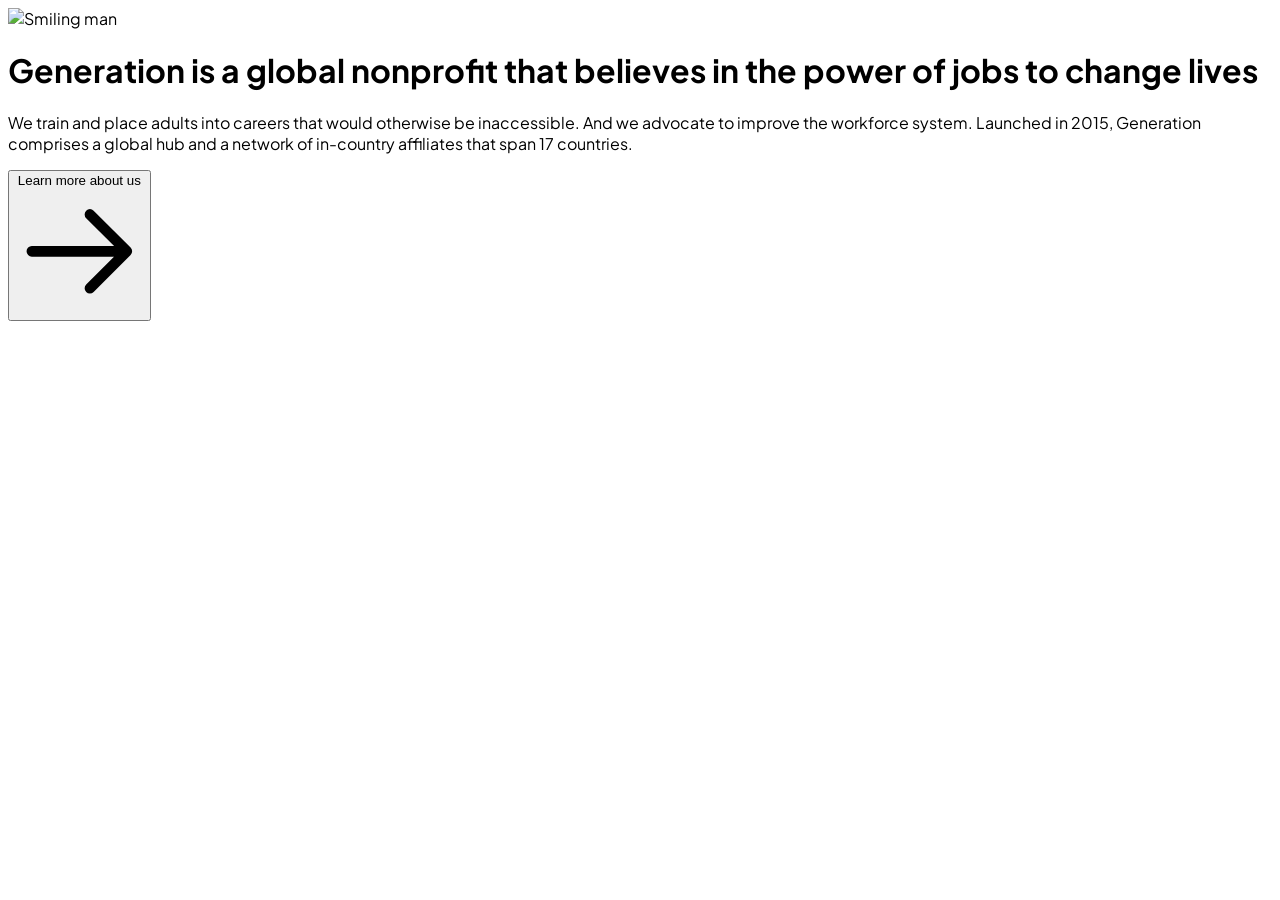
==== css-ex/index.html @ 3f70f37b "Implement non-profit card layout based on design diagram" ====
<!DOCTYPE html>
<html lang="en">
<head>
  <meta charset="UTF-8">
  <meta name="viewport" content="width=device-width, initial-scale=1.0">
  <title>Generation Non-Profit Card</title>
  <!-- Tailwind CSS CDN -->
  <script src="https://cdn.tailwindcss.com"></script>
  <!-- Custom CSS -->
  <link rel="stylesheet" href="style.css">
</head>
<body class="bg-gray-100 min-h-screen flex items-center justify-center p-6">

  <!-- Red Box: Container (display: flex; flex-direction: row) -->
  <div class="container-card bg-white rounded-3xl p-8 max-w-4xl shadow-xl flex flex-col md:flex-row gap-8 items-center">
    
    <!-- Green Box: Image Wrapper -->
    <div class="image-box relative w-full md:w-1/2 flex-shrink-0">
      <!-- Blue Accent Shadow Block behind the image -->
      <div class="accent-bg bg-[#0060ad] rounded-2xl absolute inset-0 translate-x-2.5 translate-y-3.5"></div>
      
      <!-- Portrait Image -->
      <img 
        src="https://images.unsplash.com/photo-1507003211169-0a1dd7228f2d?auto=format&fit=crop&q=80&w=600" 
        alt="Smiling man" 
        class="relative z-10 rounded-2xl w-full h-[340px] object-cover shadow-sm"
      >
    </div>

    <!-- Orange Box: Content Container (display: flex; flex-direction: column) -->
    <div class="content-box flex flex-col justify-between gap-6 w-full md:w-1/2">
      
      <!-- Top Heading -->
      <h1 class="text-3xl font-extrabold text-slate-900 leading-tight tracking-tight">
        Generation is a global nonprofit that believes in the power of jobs to change lives
      </h1>

      <!-- Middle Paragraph -->
      <p class="text-slate-600 text-sm leading-relaxed">
        We train and place adults into careers that would otherwise be inaccessible. And we advocate to improve the workforce system. Launched in 2015, Generation comprises a global hub and a network of in-country affiliates that span 17 countries.
      </p>

      <!-- Bottom Button -->
      <div>
        <button class="learn-btn inline-flex items-center gap-2 bg-[#9cd3f7] hover:bg-[#85c6f3] text-slate-900 font-semibold px-5 py-2.5 rounded-full border border-slate-900 shadow-[2px_2px_0px_rgba(0,0,0,1)] transition-all active:translate-y-0.5">
          <span>Learn more about us</span>
          <svg class="w-4 h-4" fill="none" stroke="currentColor" viewBox="0 0 24 24">
            <path stroke-linecap="round" stroke-linejoin="round" stroke-width="2" d="M14 5l7 7m0 0l-7 7m7-7H3"/>
          </svg>
        </button>
      </div>

    </div>

  </div>

</body>
</html>
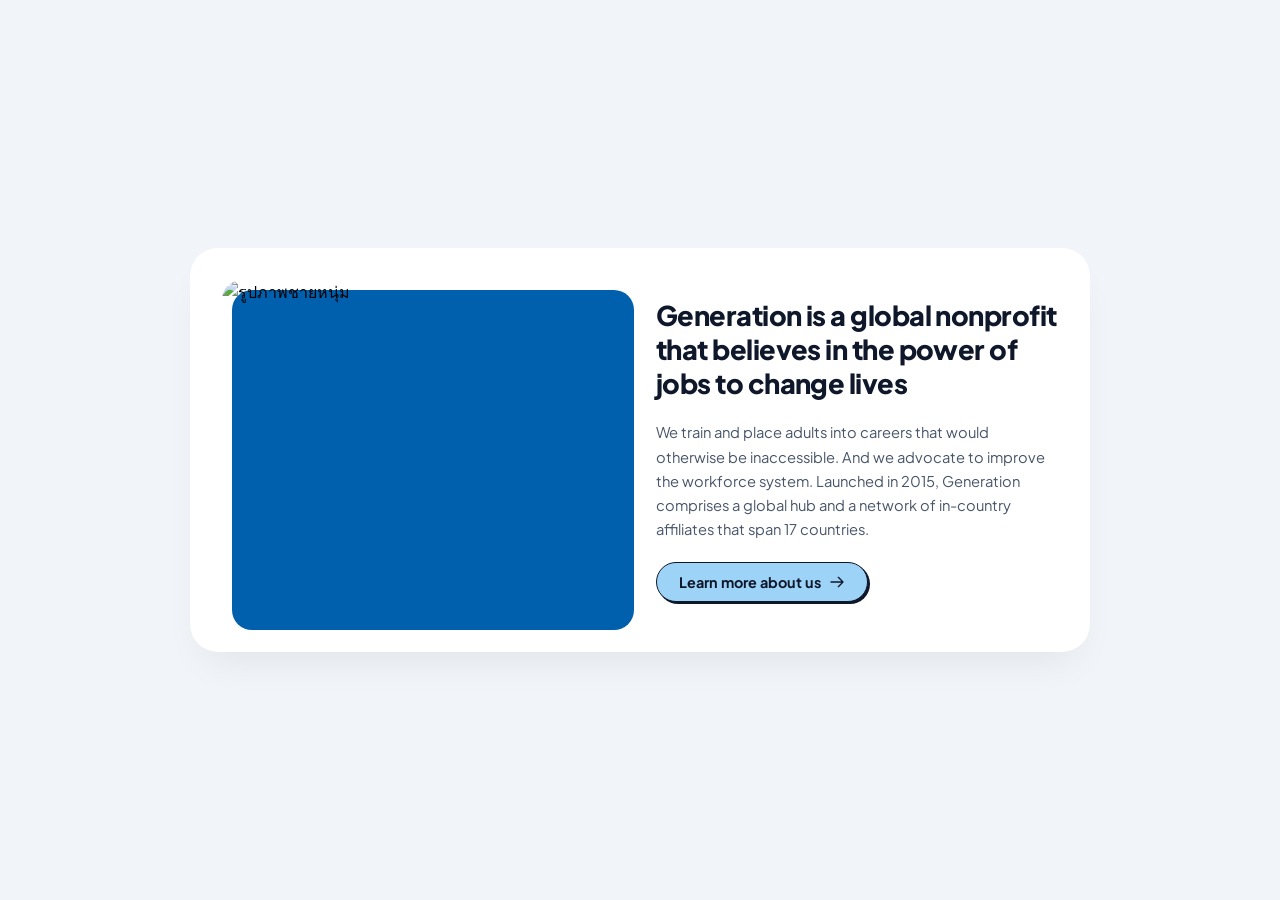
==== commit 7a76f7a9: "Convert css-ex to pure Vanilla CSS with Thai comments matching diagram" ====
--- a/css-ex/index.html
+++ b/css-ex/index.html
@@ -1,50 +1,48 @@
 <!DOCTYPE html>
-<html lang="en">
+<html lang="th">
 <head>
   <meta charset="UTF-8">
   <meta name="viewport" content="width=device-width, initial-scale=1.0">
   <title>Generation Non-Profit Card</title>
-  <!-- Tailwind CSS CDN -->
-  <script src="https://cdn.tailwindcss.com"></script>
-  <!-- Custom CSS -->
   <link rel="stylesheet" href="style.css">
 </head>
-<body class="bg-gray-100 min-h-screen flex items-center justify-center p-6">
+<body>
 
-  <!-- Red Box: Container (display: flex; flex-direction: row) -->
-  <div class="container-card bg-white rounded-3xl p-8 max-w-4xl shadow-xl flex flex-col md:flex-row gap-8 items-center">
+  <!-- กรอบสีแดง: กล่องใหญ่รวมทั้งหมด (display: flex; flex-direction: row;) -->
+  <div class="card-container">
     
-    <!-- Green Box: Image Wrapper -->
-    <div class="image-box relative w-full md:w-1/2 flex-shrink-0">
-      <!-- Blue Accent Shadow Block behind the image -->
-      <div class="accent-bg bg-[#0060ad] rounded-2xl absolute inset-0 translate-x-2.5 translate-y-3.5"></div>
+    <!-- กรอบสีเขียว: กล่องรูปภาพด้านซ้าย -->
+    <div class="image-box">
+      <!-- ฉากหลังสีน้ำเงินเข้มด้านหลังรูปภาพ -->
+      <div class="accent-bg"></div>
       
-      <!-- Portrait Image -->
+      <!-- รูปภาพชายหนุ่ม -->
       <img 
         src="https://images.unsplash.com/photo-1507003211169-0a1dd7228f2d?auto=format&fit=crop&q=80&w=600" 
-        alt="Smiling man" 
-        class="relative z-10 rounded-2xl w-full h-[340px] object-cover shadow-sm"
+        alt="รูปภาพชายหนุ่ม" 
+        class="card-img"
       >
     </div>
 
-    <!-- Orange Box: Content Container (display: flex; flex-direction: column) -->
-    <div class="content-box flex flex-col justify-between gap-6 w-full md:w-1/2">
+    <!-- กรอบสีส้ม: กล่องเนื้อหาด้านขวา (display: flex; flex-direction: column;) -->
+    <div class="content-box">
       
-      <!-- Top Heading -->
-      <h1 class="text-3xl font-extrabold text-slate-900 leading-tight tracking-tight">
+      <!-- กรอบสีม่วง 1: หัวข้อข่าว/บทความ (h1) -->
+      <h1 class="card-title">
         Generation is a global nonprofit that believes in the power of jobs to change lives
       </h1>
 
-      <!-- Middle Paragraph -->
-      <p class="text-slate-600 text-sm leading-relaxed">
+      <!-- กรอบสีม่วง 2: ข้อความบรรยายรายละเอียด (p) -->
+      <p class="card-description">
         We train and place adults into careers that would otherwise be inaccessible. And we advocate to improve the workforce system. Launched in 2015, Generation comprises a global hub and a network of in-country affiliates that span 17 countries.
       </p>
 
-      <!-- Bottom Button -->
-      <div>
-        <button class="learn-btn inline-flex items-center gap-2 bg-[#9cd3f7] hover:bg-[#85c6f3] text-slate-900 font-semibold px-5 py-2.5 rounded-full border border-slate-900 shadow-[2px_2px_0px_rgba(0,0,0,1)] transition-all active:translate-y-0.5">
+      <!-- กรอบสีม่วง 3: ปุ่มกดเปิดอ่านเพิ่มเติม (button) -->
+      <div class="button-wrapper">
+        <button class="learn-btn">
           <span>Learn more about us</span>
-          <svg class="w-4 h-4" fill="none" stroke="currentColor" viewBox="0 0 24 24">
+          <!-- ไอคอนลูกศรชี้ไปทางขวา -->
+          <svg class="arrow-icon" fill="none" stroke="currentColor" viewBox="0 0 24 24">
             <path stroke-linecap="round" stroke-linejoin="round" stroke-width="2" d="M14 5l7 7m0 0l-7 7m7-7H3"/>
           </svg>
         </button>
--- a/css-ex/style.css
+++ b/css-ex/style.css
@@ -0,0 +1,141 @@
+/* ============================================
+   การตั้งค่าฟอนต์และการรีเซ็ตค่าเริ่มต้น (Global Reset)
+   ============================================ */
+@import url('https://fonts.googleapis.com/css2?family=Plus+Jakarta+Sans:wght@400;500;600;700;800&display=swap');
+
+* {
+  box-sizing: border-box;
+  margin: 0;
+  padding: 0;
+}
+
+body {
+  font-family: 'Plus Jakarta Sans', sans-serif;
+  background-color: #f1f5f9; /* สีพื้นหลังของหน้าเว็บ */
+  min-height: 100vh;
+  display: flex;
+  justify-content: center; /* จัดการ์ดให้อยู่กึ่งกลางแนวนอน */
+  align-items: center;    /* จัดการ์ดให้อยู่กึ่งกลางแนวตั้ง */
+  padding: 24px;
+}
+
+/* ============================================
+   กรอบสีแดง: CONTAINER หลักของการ์ด
+   เป้าหมาย: วางกล่องซ้าย-ขวาต่อกันแนวนอน (display: flex; flex-direction: row;)
+   ============================================ */
+.card-container {
+  display: flex;
+  flex-direction: row; /* เรียงกล่องลูกเป็นแนวนอน (df: row) */
+  background-color: #ffffff;
+  padding: 32px;
+  border-radius: 28px;
+  max-width: 900px;
+  width: 100%;
+  gap: 32px; /* ระยะห่างระหว่างกล่องรูปภาพและกล่องเนื้อหา */
+  box-shadow: 0 20px 40px -15px rgba(0, 0, 0, 0.08);
+  align-items: center;
+}
+
+/* ============================================
+   กรอบสีเขียว: กล่องรูปภาพด้านซ้าย (IMAGE BOX)
+   ============================================ */
+.image-box {
+  position: relative; /* ใช้เป็นจุดอ้างอิงตำแหน่งสำหรับฉากหลังสีน้ำเงิน */
+  flex: 1; /* แบ่งพื้นที่เท่าๆ กันกับฝั่งขวา */
+  width: 100%;
+}
+
+/* ฉากหลังสีน้ำเงินเข้มด้านหลังรูปภาพ */
+.accent-bg {
+  position: absolute;
+  top: 10px;
+  left: 10px;
+  right: -10px;
+  bottom: -10px;
+  background-color: #0060ad;
+  border-radius: 20px;
+}
+
+/* ตัวรูปภาพหลัก */
+.card-img {
+  position: relative;
+  z-index: 2; /* ดันรูปภาพให้อยู่ด้านบนฉากหลังสีน้ำเงิน */
+  width: 100%;
+  height: 340px;
+  object-fit: cover; /* ครอบรูปภาพให้พอดีกรอบไม่เบี้ยว */
+  border-radius: 20px;
+  display: block;
+}
+
+/* ============================================
+   กรอบสีส้ม: กล่องเนื้อหาด้านขวา (CONTENT BOX)
+   เป้าหมาย: วางองค์ประกอบเรียงต่อกันเป็นแนวตั้ง (display: flex; flex-direction: column;)
+   ============================================ */
+.content-box {
+  display: flex;
+  flex-direction: column; /* เรียงองค์ประกอบจากบนลงล่างเป็นแนวตั้ง (df: column) */
+  flex: 1; /* แบ่งพื้นที่เท่าๆ กันกับฝั่งซ้าย */
+  justify-content: space-between; /* กระจายระยะห่างระหว่างองค์ประกอบให้พอดี */
+  gap: 20px;
+}
+
+/* กรอบสีม่วง 1: หัวข้อข่าว/บทความ (h1) */
+.card-title {
+  font-size: 1.7rem;
+  font-weight: 800;
+  color: #0f172a;
+  line-height: 1.25;
+  letter-spacing: -0.02em;
+}
+
+/* กรอบสีม่วง 2: ข้อความบรรยายรายละเอียด (p) */
+.card-description {
+  font-size: 0.92rem;
+  color: #475569;
+  line-height: 1.65;
+}
+
+/* กรอบสีม่วง 3: ส่วนปุ่มกด */
+.button-wrapper {
+  display: flex;
+}
+
+.learn-btn {
+  display: inline-flex;
+  align-items: center;
+  gap: 8px;
+  background-color: #9cd3f7; /* สีพื้นหลังของปุ่ม */
+  color: #0f172a;
+  font-family: inherit;
+  font-size: 0.9rem;
+  font-weight: 700;
+  padding: 10px 22px;
+  border-radius: 50px; /* ทำมุมปุ่มให้เป็นทรงมนกลม */
+  border: 1px solid #0f172a; /* เส้นขอบสีดำเข้ม */
+  box-shadow: 2px 2px 0px #0f172a; /* เงาสไตล์มินิมอลแบบแข็ง */
+  cursor: pointer;
+  transition: all 0.2s ease;
+}
+
+/* เอฟเฟกต์เมื่อวางเมาส์ชี้ปุ่ม */
+.learn-btn:hover {
+  background-color: #83c6f4;
+  transform: translateY(-1px);
+  box-shadow: 3px 3px 0px #0f172a;
+}
+
+/* ไอคอนลูกศรในปุ่ม */
+.arrow-icon {
+  width: 16px;
+  height: 16px;
+}
+
+/* ============================================
+   RESPONSIVE DESIGN (ปรับการแสดงผลบนหน้าจอมือถือ)
+   ============================================ */
+@media (max-width: 768px) {
+  .card-container {
+    flex-direction: column; /* เปลี่ยนเป็นเรียงแนวตั้งบนหน้าจอขนาดเล็ก */
+    padding: 24px;
+  }
+}
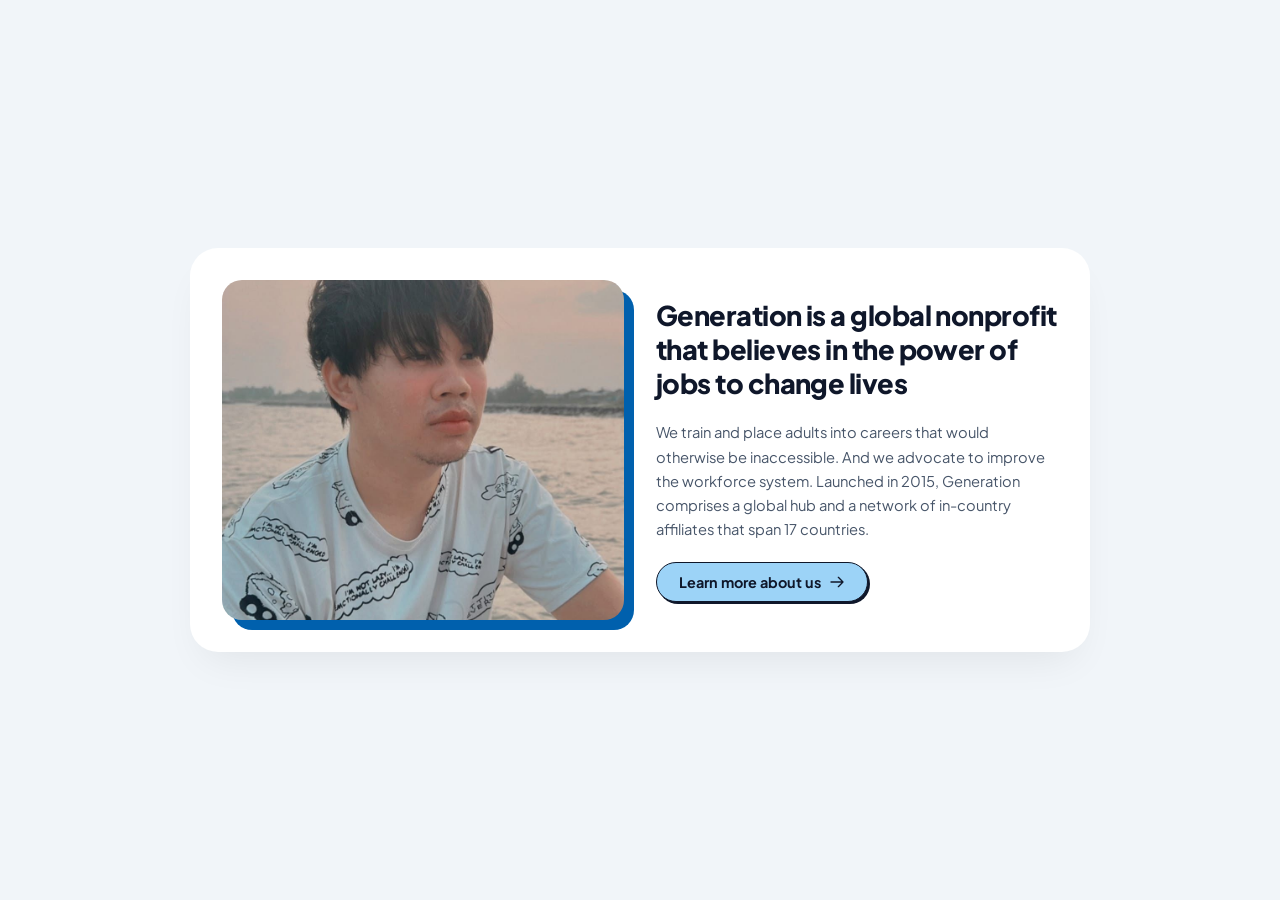
==== commit 38c16697: "css-ex" ====
--- a/css-ex/index.html
+++ b/css-ex/index.html
@@ -8,40 +8,29 @@
 </head>
 <body>
 
-  <!-- กรอบสีแดง: กล่องใหญ่รวมทั้งหมด (display: flex; flex-direction: row;) -->
+
   <div class="card-container">
-    
-    <!-- กรอบสีเขียว: กล่องรูปภาพด้านซ้าย -->
+
     <div class="image-box">
-      <!-- ฉากหลังสีน้ำเงินเข้มด้านหลังรูปภาพ -->
       <div class="accent-bg"></div>
-      
-      <!-- รูปภาพชายหนุ่ม -->
       <img 
-        src="https://images.unsplash.com/photo-1507003211169-0a1dd7228f2d?auto=format&fit=crop&q=80&w=600" 
+        src="proJ.jpg" 
         alt="รูปภาพชายหนุ่ม" 
         class="card-img"
       >
     </div>
 
-    <!-- กรอบสีส้ม: กล่องเนื้อหาด้านขวา (display: flex; flex-direction: column;) -->
     <div class="content-box">
-      
-      <!-- กรอบสีม่วง 1: หัวข้อข่าว/บทความ (h1) -->
       <h1 class="card-title">
         Generation is a global nonprofit that believes in the power of jobs to change lives
       </h1>
-
-      <!-- กรอบสีม่วง 2: ข้อความบรรยายรายละเอียด (p) -->
       <p class="card-description">
         We train and place adults into careers that would otherwise be inaccessible. And we advocate to improve the workforce system. Launched in 2015, Generation comprises a global hub and a network of in-country affiliates that span 17 countries.
       </p>
 
-      <!-- กรอบสีม่วง 3: ปุ่มกดเปิดอ่านเพิ่มเติม (button) -->
       <div class="button-wrapper">
         <button class="learn-btn">
           <span>Learn more about us</span>
-          <!-- ไอคอนลูกศรชี้ไปทางขวา -->
           <svg class="arrow-icon" fill="none" stroke="currentColor" viewBox="0 0 24 24">
             <path stroke-linecap="round" stroke-linejoin="round" stroke-width="2" d="M14 5l7 7m0 0l-7 7m7-7H3"/>
           </svg>
--- a/css-ex/style.css
+++ b/css-ex/style.css
@@ -1,6 +1,3 @@
-/* ============================================
-   การตั้งค่าฟอนต์และการรีเซ็ตค่าเริ่มต้น (Global Reset)
-   ============================================ */
 @import url('https://fonts.googleapis.com/css2?family=Plus+Jakarta+Sans:wght@400;500;600;700;800&display=swap');
 
 * {
@@ -19,10 +16,7 @@
   padding: 24px;
 }
 
-/* ============================================
-   กรอบสีแดง: CONTAINER หลักของการ์ด
-   เป้าหมาย: วางกล่องซ้าย-ขวาต่อกันแนวนอน (display: flex; flex-direction: row;)
-   ============================================ */
+
 .card-container {
   display: flex;
   flex-direction: row; /* เรียงกล่องลูกเป็นแนวนอน (df: row) */
@@ -36,16 +30,14 @@
   align-items: center;
 }
 
-/* ============================================
-   กรอบสีเขียว: กล่องรูปภาพด้านซ้าย (IMAGE BOX)
-   ============================================ */
+
 .image-box {
   position: relative; /* ใช้เป็นจุดอ้างอิงตำแหน่งสำหรับฉากหลังสีน้ำเงิน */
   flex: 1; /* แบ่งพื้นที่เท่าๆ กันกับฝั่งขวา */
   width: 100%;
 }
 
-/* ฉากหลังสีน้ำเงินเข้มด้านหลังรูปภาพ */
+
 .accent-bg {
   position: absolute;
   top: 10px;
@@ -56,7 +48,7 @@
   border-radius: 20px;
 }
 
-/* ตัวรูปภาพหลัก */
+
 .card-img {
   position: relative;
   z-index: 2; /* ดันรูปภาพให้อยู่ด้านบนฉากหลังสีน้ำเงิน */
@@ -67,10 +59,7 @@
   display: block;
 }
 
-/* ============================================
-   กรอบสีส้ม: กล่องเนื้อหาด้านขวา (CONTENT BOX)
-   เป้าหมาย: วางองค์ประกอบเรียงต่อกันเป็นแนวตั้ง (display: flex; flex-direction: column;)
-   ============================================ */
+
 .content-box {
   display: flex;
   flex-direction: column; /* เรียงองค์ประกอบจากบนลงล่างเป็นแนวตั้ง (df: column) */
@@ -79,7 +68,7 @@
   gap: 20px;
 }
 
-/* กรอบสีม่วง 1: หัวข้อข่าว/บทความ (h1) */
+
 .card-title {
   font-size: 1.7rem;
   font-weight: 800;
@@ -88,14 +77,14 @@
   letter-spacing: -0.02em;
 }
 
-/* กรอบสีม่วง 2: ข้อความบรรยายรายละเอียด (p) */
+
 .card-description {
   font-size: 0.92rem;
   color: #475569;
   line-height: 1.65;
 }
 
-/* กรอบสีม่วง 3: ส่วนปุ่มกด */
+
 .button-wrapper {
   display: flex;
 }
@@ -117,25 +106,15 @@
   transition: all 0.2s ease;
 }
 
-/* เอฟเฟกต์เมื่อวางเมาส์ชี้ปุ่ม */
+
 .learn-btn:hover {
   background-color: #83c6f4;
   transform: translateY(-1px);
   box-shadow: 3px 3px 0px #0f172a;
 }
 
-/* ไอคอนลูกศรในปุ่ม */
+
 .arrow-icon {
   width: 16px;
   height: 16px;
 }
-
-/* ============================================
-   RESPONSIVE DESIGN (ปรับการแสดงผลบนหน้าจอมือถือ)
-   ============================================ */
-@media (max-width: 768px) {
-  .card-container {
-    flex-direction: column; /* เปลี่ยนเป็นเรียงแนวตั้งบนหน้าจอขนาดเล็ก */
-    padding: 24px;
-  }
-}
